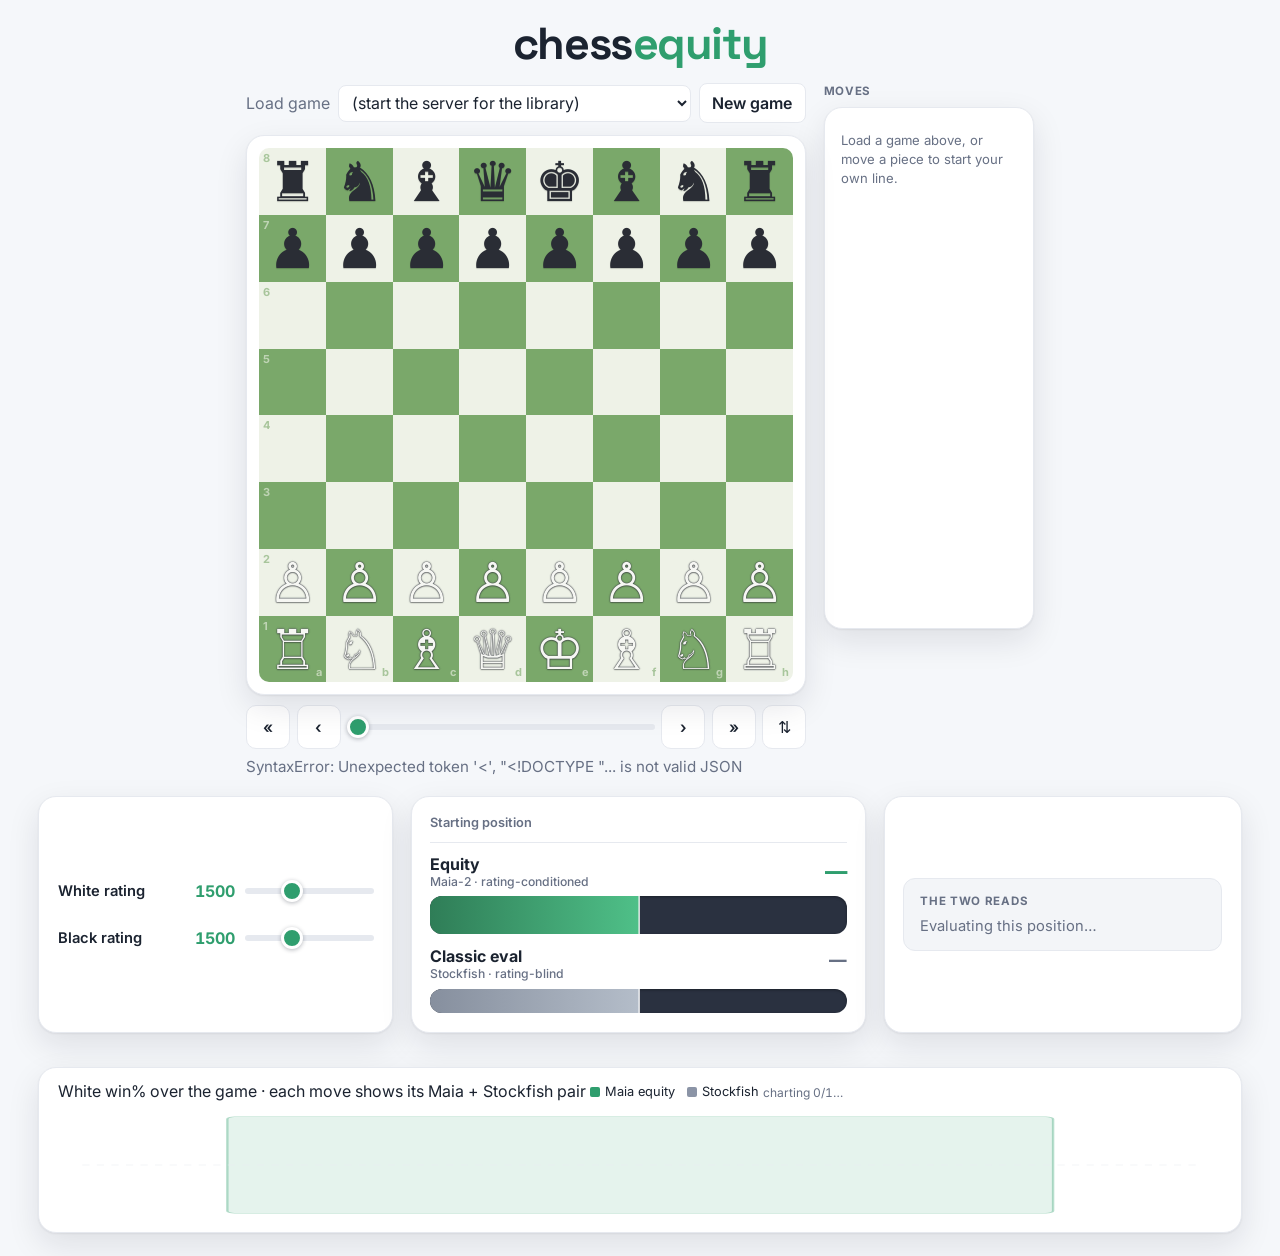
==== web/index.html @ a161a992 "Web: broadcast layout (B3) — grouped per-move chart, clean glyph pieces Redesign from /design-shotgu" ====
<!doctype html>
<html lang="en">
<head>
  <meta charset="utf-8" />
  <meta name="viewport" content="width=device-width, initial-scale=1" />
  <title>chess-equity — interactive board (Maia-2 + Stockfish)</title>
  <!-- Real typefaces: Space Grotesk for the wordmark/headings, Inter for UI text.
       Falls back gracefully to the system stack if offline (the app stays usable). -->
  <link rel="preconnect" href="https://fonts.googleapis.com" />
  <link rel="preconnect" href="https://fonts.gstatic.com" crossorigin />
  <link rel="stylesheet"
        href="https://fonts.googleapis.com/css2?family=Inter:wght@400;500;600;700;800;900&family=Space+Grotesk:wght@500;600;700&display=swap" />
  <link rel="stylesheet" href="board.css" />
  <link rel="stylesheet" href="style.css" />
</head>
<!--
  Broadcast layout (design B3): the board + move list are the star up top; a "lower third"
  strip beneath groups the two reads of the current position (Maia-2 equity + Stockfish
  centipawn) together with the rating sliders and the "why the bars differ" note; a
  full-width ribbon at the bottom traces White win% across the whole game, one grouped
  Maia+Stockfish pair per move. Needs the backend:
      uv run python web/server.py     # then open http://localhost:8000/
-->
<body>
  <header class="site-header">
    <div class="wrap">
      <h1>chess&#8202;<span class="accent">equity</span></h1>
    </div>
  </header>

  <main class="wrap">
    <!-- the star: board + move list, centered as one cluster -->
    <section class="cluster">
      <div class="board-col">
        <div class="game-picker">
          <label for="game-select">Load game</label>
          <select id="game-select" aria-label="load a famous game"></select>
          <button id="new" type="button">New game</button>
        </div>
        <div class="board-frame">
          <div id="board" class="board" aria-label="interactive chess board"></div>
        </div>
        <div class="controls">
          <button id="first" type="button" title="First (Home)">&#171;</button>
          <button id="prev" type="button" title="Previous (&larr;)">&#8249;</button>
          <input id="scrub" type="range" min="0" max="0" value="0" aria-label="move scrubber" />
          <button id="next" type="button" title="Next (&rarr;)">&#8250;</button>
          <button id="last" type="button" title="Last (End)">&#187;</button>
          <button id="flip" type="button" class="flip" title="Flip board (F)">&#8645;</button>
        </div>
        <div id="status" class="move-caption"></div>
      </div>

      <aside class="moves-col">
        <div class="moves-head">Moves</div>
        <div id="moves" class="moves" aria-label="move list"></div>
      </aside>
    </section>

    <!-- the lower third: the two reads of THIS position, grouped, plus ratings + the aha -->
    <section class="strip">
      <div class="card ratings">
        <div class="rating-row">
          <label for="white-elo">White rating</label>
          <output id="white-elo-out">1500</output>
          <input id="white-elo" type="range" min="1100" max="2300" step="100" value="1500" />
        </div>
        <div class="rating-row">
          <label for="black-elo">Black rating</label>
          <output id="black-elo-out">1500</output>
          <input id="black-elo" type="range" min="1100" max="2300" step="100" value="1500" />
        </div>
      </div>

      <div class="card bars scores">
        <div class="scores-head" id="scores-head">This position</div>
        <div class="bar-block">
          <div class="bar-label">
            <span class="bar-name">Equity <span class="sub">Maia-2 · rating-conditioned</span></span>
            <span class="readout" id="equity-readout">—</span>
          </div>
          <div class="bar equity-bar"><div class="fill" id="equity-fill"></div><span class="mid"></span></div>
        </div>
        <div class="bar-block">
          <div class="bar-label">
            <span class="bar-name">Classic eval <span class="sub">Stockfish · rating-blind</span></span>
            <span class="readout" id="cp-readout">—</span>
          </div>
          <div class="bar cp-bar"><div class="fill" id="cp-fill"></div><span class="mid"></span></div>
        </div>
      </div>

      <div class="card diff-card">
        <p id="divergence" class="divergence"></p>
      </div>
    </section>

    <!-- the footer ribbon: White win% across the whole game, one Maia+Stockfish pair per move -->
    <figure class="card chart-row">
      <figcaption>White win&#37; over the game <span class="sub">· each move shows its Maia + Stockfish pair</span>
        <span class="legend"><span class="key eq">Maia equity</span>
          <span class="key cp">Stockfish</span></span>
        <span id="chart-progress" class="chart-progress"></span>
      </figcaption>
      <svg id="chart" class="chart" viewBox="0 0 480 150" preserveAspectRatio="none" role="img"
           aria-label="White win-percent per move: a grouped Maia equity and Stockfish centipawn bar pair for each move"></svg>
    </figure>
  </main>

  <script src="board.js"></script>
  <script src="live.js"></script>
</body>
</html>
---- web/board.css ----
/* board.css — one chess-board style shared by both demos (guided + live), paired with
 * board.js. Self-contained (no page palette vars) so the two boards look identical
 * regardless of each page's theme: green squares, solid outlined pieces, responsive
 * squares that never "explode" on re-layout, plus the interactive overlays. */

.board {
  display: grid;
  grid-template-columns: repeat(8, 1fr);
  width: 100%;
  border-radius: 10px;
  overflow: hidden;
}
.sq {
  /* Squareness comes from the square itself (height tracks its 1/8-of-board width),
     so it never depends on grid row sizing or content height. inline-size containment
     lets us size the glyph in cqi units without the both-axis collapse bug. */
  aspect-ratio: 1 / 1;
  container-type: inline-size;
  position: relative;
  display: flex;
  align-items: center;
  justify-content: center;
  min-width: 0;
  overflow: hidden;
}
.sq.light { background: #eef2e7; }
.sq.dark  { background: #7aa86a; }

/* last-move highlight, picked-up square, legal destinations, king-in-check */
.sq.hl::before { content: ""; position: absolute; inset: 0; background: rgba(245, 222, 76, 0.55); }
.sq.sel::before { content: ""; position: absolute; inset: 0; background: rgba(80, 160, 110, 0.45); }
.sq.dest { cursor: pointer; }
.sq.dest::after {
  content: ""; position: absolute; left: 50%; top: 50%; width: 28%; height: 28%;
  transform: translate(-50%, -50%); border-radius: 50%; background: rgba(20, 24, 34, .34); z-index: 1;
}
.sq.dest.capture::after {
  width: 86%; height: 86%; background: transparent; box-sizing: border-box;
  border: 4px solid rgba(20, 24, 34, .34); border-radius: 50%;
}
.sq.check::after {
  content: ""; position: absolute; inset: 0;
  background: radial-gradient(circle, rgba(196, 74, 61, .85) 0%, rgba(196, 74, 61, 0) 72%);
}

/* pieces: clean Unicode glyphs (board.js) — White uses the outline glyph filled light
 * with a soft dark edge (text-shadow, not a heavy text-stroke), Black uses the solid
 * glyph in near-black. High-contrast and crisp on the green board at any size. */
.sq .piece {
  position: relative;
  font-size: clamp(16px, 6vw, 46px);   /* fallback for browsers without container units */
  font-size: 82cqi;
  line-height: 1;
  z-index: 1;
  user-select: none;
}
.sq .piece.white {
  color: #f6f7f3;
  text-shadow: 0 0 1.4px #3a3d45, 0 0 1.4px #3a3d45, 0 1px 1.2px rgba(0, 0, 0, .28);
}
.sq .piece.black {
  color: #2a2d35;
  text-shadow: 0 1px 1px rgba(0, 0, 0, .18);
}

/* edge coordinate labels */
.sq .coord { position: absolute; font-size: 11px; font-weight: 700; opacity: .6; z-index: 2; }
.sq .coord.file { right: 4px; bottom: 2px; }
.sq .coord.rank { left: 4px; top: 2px; }
.sq.light .coord { color: #7aa86a; }
.sq.dark  .coord { color: #eef2e7; }

.sq[data-name] .piece { cursor: pointer; }
.sq .piece[draggable="true"] { cursor: grab; }
.sq .piece[draggable="true"]:active { cursor: grabbing; }
/* subtle lift on a hovered movable piece — a small "you can pick this up" affordance */
.sq .piece[draggable="true"] { transition: transform .1s ease; }
.sq:hover .piece[draggable="true"] { transform: scale(1.08); }

/* the floating mini board (hover preview in the guided demo) */
.board.mini { width: 160px; border-radius: 4px; }
---- web/style.css ----
/* style.css — the shared design system for BOTH demos (guided.html + live.html).
   Paired with board.css (the board) so the two tabs are visually identical: one
   palette, one card/bar/slider/move style. Page-specific bits live in app.js/live.js
   markup; this is the single source for look-and-feel. Vanilla CSS, no build step. */

:root {
  /* Light, modern palette. The green board (board.css) reads well on a light page. */
  --bg: #f5f7fa;
  --surface: #ffffff;
  --ink: #1b2330;
  --muted: #677084;
  --line: #e6e9ef;
  --accent: #2f9e6e;      /* equity / good — vivid modern green */
  --accent-soft: #e6f5ec;
  --cp: #8b94a6;          /* centipawn / rating-blind */
  --bad: #d6453b;
  --good: #2f9e6e;
  --warn: #c2872a;
  --track: #2a3140;       /* dark track behind the bars (Black's winning share) */
  --sq-light: #eef2e7;
  --sq-dark: #7aa86a;
  --sq-hl: rgba(246, 214, 84, 0.7);
  --shadow: 0 1px 2px rgba(16, 24, 40, 0.06), 0 12px 32px rgba(16, 24, 40, 0.10);
  --radius: 18px;
  font-synthesis: none;
}

* { box-sizing: border-box; }

/* Comfort/affordance: a clear, consistent focus ring on every interactive control
   (keyboard users currently get nothing). Calm accent ring, never on mouse click. */
:focus-visible { outline: 2px solid var(--accent); outline-offset: 2px; border-radius: 6px; }
button:focus-visible, select:focus-visible { outline-offset: 1px; }

body {
  margin: 0;
  background: var(--bg);
  color: var(--ink);
  font: 16px/1.55 "Inter", -apple-system, BlinkMacSystemFont, "Segoe UI", Roboto, Helvetica, Arial, sans-serif;
  -webkit-font-smoothing: antialiased;
}

.wrap { width: min(1340px, 94vw); margin-inline: auto; }

/* ---- header (centered wordmark) ---- */
.site-header { padding: 1.4rem 0 1rem; text-align: center; }
.site-header h1 {
  margin: 0;
  font-family: "Space Grotesk", "Inter", system-ui, sans-serif;
  font-size: clamp(1.9rem, 4vw, 2.8rem);
  font-weight: 700;
  letter-spacing: -0.03em;
  line-height: 1;
}
.site-header h1 .accent { color: var(--accent); }

/* ---- game picker (dropdown, guided demo) ---- */
.game-picker { display: flex; flex-wrap: wrap; gap: .5rem; align-items: center; margin-bottom: .75rem; color: var(--muted); }
.game-picker select {
  flex: 1 1 12rem; min-width: 0;   /* long option labels must not force overflow on mobile */
  background: var(--surface); color: var(--ink); border: 1px solid var(--line);
  border-radius: 8px; padding: .4rem .55rem; cursor: pointer; font: inherit;
}
.game-picker select:hover { border-color: var(--accent); }
.game-picker label { white-space: nowrap; }
.game-picker #new {
  white-space: nowrap; font: inherit; font-weight: 600; color: var(--ink);
  background: var(--surface); border: 1px solid var(--line); border-radius: 8px;
  padding: .42rem .8rem; cursor: pointer;
}
.game-picker #new:hover { background: #eef1f5; border-color: var(--accent); }

/* ---- layout (design B3: cluster on top → lower-third strip → chart ribbon) ---- */
main {
  display: flex;
  flex-direction: column;
  gap: 1.1rem;
  align-items: center;
  padding-bottom: 1.4rem;
}
/* the star: board + move list, centered as one cluster */
.cluster {
  display: flex;
  gap: 1.1rem;
  align-items: stretch;
  width: 100%;
  justify-content: center;
}
/* a plain block so the board-frame's margin-inline:auto centers normally (a flex column
   here makes the auto margins shrink-wrap the board to zero width) */
.board-col { flex: 0 1 560px; min-width: 0; }
.moves-col { flex: 0 0 210px; display: flex; flex-direction: column; min-width: 0; }
.moves-head {
  font-size: .72rem; font-weight: 700; letter-spacing: .05em; text-transform: uppercase;
  color: var(--muted); margin-bottom: .4rem;
}
/* the lower third: ratings | grouped scores | the aha — equal-height cards */
.strip {
  width: 100%;
  display: grid;
  grid-template-columns: 0.9fr 1.4fr 1.1fr;
  gap: 1.1rem;
  align-items: stretch;
}
.strip > .card { margin-bottom: 0; }
.ratings { display: flex; flex-direction: column; justify-content: center; }
.diff-card { display: flex; flex-direction: column; justify-content: center; }
@media (max-width: 980px) {
  .cluster { flex-direction: column; align-items: center; }
  .moves-col { flex: 1 1 auto; width: min(560px, 100%); }
  .strip { grid-template-columns: 1fr; }
}

.card {
  background: var(--surface);
  border: 1px solid var(--line);
  border-radius: var(--radius);
  padding: 1rem 1.15rem;
  box-shadow: var(--shadow);
  margin-bottom: .85rem;
}
.card:last-child { margin-bottom: 0; }

/* ---- board (the bold centerpiece) ---- */
.board-frame {
  background: var(--surface);
  border: 1px solid var(--line);
  border-radius: var(--radius);
  padding: 12px;
  box-shadow: var(--shadow);
  /* keep the (square) board within the viewport so the whole page fits at 100% scale,
     leaving room for the header, controls and status below it */
  max-width: min(100%, 64vh);
  margin-inline: auto;
}
/* .board / .sq / .piece / coords / highlights are shared via board.css */

/* ---- controls ---- */
.controls {
  display: flex; align-items: center; gap: .4rem;
  margin: .6rem 0 .35rem;
}
.controls button {
  font: inherit; font-weight: 600;
  background: var(--surface); color: var(--ink);
  border: 1px solid var(--line); border-radius: 10px;
  min-width: 44px; min-height: 44px; padding: 0 .7rem; cursor: pointer;
  transition: background .12s, border-color .12s;
}
.controls button:hover { background: #eef1f5; border-color: #cfd5df; }
.controls button:active { transform: translateY(1px); }
.controls .flip { margin-left: auto; }
.controls #scrub { flex: 1; min-width: 60px; }

/* Range sliders: a slim track but a full 44px-tall tap area (the input element), with a
   generous thumb — comfortable on touch without a chunky-looking control. */
input[type=range] {
  -webkit-appearance: none; appearance: none;
  height: 44px; background: transparent; cursor: pointer; margin: 0;
}
input[type=range]::-webkit-slider-runnable-track { height: 6px; border-radius: 999px; background: var(--line); }
input[type=range]::-moz-range-track { height: 6px; border-radius: 999px; background: var(--line); }
input[type=range]::-webkit-slider-thumb {
  -webkit-appearance: none; appearance: none; margin-top: -8px;
  width: 22px; height: 22px; border-radius: 50%; background: var(--accent);
  border: 3px solid #fff; box-shadow: 0 1px 4px rgba(16, 24, 40, .3);
}
input[type=range]::-moz-range-thumb {
  width: 22px; height: 22px; border-radius: 50%; background: var(--accent);
  border: 3px solid #fff; box-shadow: 0 1px 4px rgba(16, 24, 40, .3);
}

.move-caption { min-height: 1.5rem; font-size: .95rem; color: var(--muted); }
.move-caption .san { font-weight: 700; color: var(--ink); }

/* ---- move scroller (side column) ---- */
.moves {
  flex: 1;
  background: var(--surface); border: 1px solid var(--line); border-radius: var(--radius);
  box-shadow: var(--shadow); padding: .4rem;
  min-height: 8rem; max-height: min(58vh, 560px); overflow-y: auto;
  font-variant-numeric: tabular-nums;
}
.moves:empty::after {   /* no game loaded → a calm hint, not an empty box */
  content: "Load a game above, or move a piece to start your own line.";
  display: block; padding: 1rem .6rem; color: var(--muted); font-size: .82rem; line-height: 1.45;
}
.mv-row { display: grid; grid-template-columns: 1.7rem 1fr 1fr; align-items: center; gap: .15rem; }
.mv-row:nth-child(odd) { background: rgba(0, 0, 0, .025); border-radius: 6px; }
.mv-num { color: var(--muted); font-size: .8rem; text-align: right; padding-right: .3rem; }
.mv-ply {
  padding: .2rem .35rem; border-radius: 5px; cursor: pointer; font-size: .9rem;
  white-space: nowrap; overflow: hidden; text-overflow: ellipsis;
}
.mv-ply:hover { background: var(--accent-soft); }
.mv-ply.current { background: var(--accent); color: #fff; font-weight: 700; }
.mv-ply.empty { cursor: default; }

/* ---- ratings ---- */
.rating-row {
  display: grid; grid-template-columns: 7.5rem 3rem 1fr; align-items: center; gap: .6rem;
  padding: .1rem 0;
}
.rating-row label { font-weight: 600; font-size: .92rem; }
.rating-row output {
  font-variant-numeric: tabular-nums; font-weight: 700; text-align: right;
  color: var(--accent);
}

/* ---- grouped scores card (both reads of the current position, together) ---- */
.scores-head {
  font-size: .8rem; color: var(--muted); margin-bottom: .7rem;
  padding-bottom: .55rem; border-bottom: 1px solid var(--line);
  font-weight: 600;
}

/* ---- bars ---- */
.bar-block { margin: .2rem 0 .75rem; }
.bar-block:last-of-type { margin-bottom: .2rem; }
.bar-label { display: flex; justify-content: space-between; align-items: flex-start; gap: .6rem; margin-bottom: .45rem; }
.bar-name { font-weight: 700; font-size: 1rem; line-height: 1.25; }
.bar-name .sub { display: block; font-weight: 500; color: var(--muted); font-size: .76rem; }
.readout { font-variant-numeric: tabular-nums; font-weight: 800; font-size: 1.1rem; white-space: nowrap; }
#equity-readout { font-size: 1.4rem; color: var(--accent); letter-spacing: -.01em; }
/* opening-book positions: equity is suppressed, so the readout reads muted, not green */
#equity-readout.book { color: var(--muted); font-size: 1.1rem; font-weight: 700; }
#cp-readout { color: var(--muted); }
.bar {
  position: relative; border-radius: 12px; overflow: hidden;
  /* the track itself is Black's winning share */
  background: var(--track);
  box-shadow: inset 0 1px 3px rgba(0, 0, 0, .35);
}
.equity-bar { height: 38px; }   /* the hero bar reads big and bold */
.cp-bar { height: 24px; }
.bar .fill {
  position: absolute; inset: 0 auto 0 0; width: 50%;
  transition: width .35s cubic-bezier(.4, .0, .2, 1);
  box-shadow: 1px 0 0 rgba(255, 255, 255, .6);   /* crisp leading edge */
}
/* equity = the win-probability hero, in the accent green; cp = muted grey */
.equity-bar .fill { background: linear-gradient(90deg, #2f7d57, #4fc088); }
.cp-bar .fill { background: linear-gradient(90deg, #868f9e, #b4bdc9); }
.bar .mid {
  position: absolute; top: 0; bottom: 0; left: 50%; width: 2px; transform: translateX(-1px);
  background: rgba(255, 255, 255, .5); z-index: 2;
}
/* while the engines evaluate a freshly-played move, gently pulse the readouts */
.bars.thinking .readout { animation: eq-pulse 1s ease-in-out infinite; }
@keyframes eq-pulse { 50% { opacity: .4; } }

/* the "aha" of the app: an insight callout. In the B3 strip it always carries content —
   the green "differ" state when the two reads disagree, a muted state when they agree. */
.divergence {
  margin: 0; padding: .85rem 1rem; border-radius: 12px;
  background: var(--accent-soft); border: 1px solid #c7e6d6;
  color: #1f6b49; font-size: .92rem; line-height: 1.5;
}
.divergence::before {
  content: "Why the bars differ"; display: block;
  font-size: .72rem; font-weight: 700; text-transform: uppercase; letter-spacing: .06em;
  color: var(--accent); margin-bottom: .3rem;
}
.divergence.agree {
  background: #f3f5f8; border-color: var(--line); color: var(--muted);
}
.divergence.agree::before { content: "The two reads"; color: var(--muted); }

/* ---- live board interaction ---- */
.board-frame { position: relative; }
/* .sq.sel / .dest / .capture / .board.busy interactive overlays are shared via board.css */
.promo {
  position: absolute; inset: 14px; display: flex; align-items: center; justify-content: center;
  gap: .5rem; background: rgba(20, 24, 34, .82); border-radius: 6px; z-index: 5;
}
.promo button {
  font-size: 2rem; line-height: 1; width: 64px; height: 64px; cursor: pointer;
  background: #fff; border: 1px solid var(--line); border-radius: 10px; color: #24282f;
}
.promo button:hover { background: var(--accent-soft); border-color: var(--accent); }
/* the promo piece uses the shared glyph set; size it explicitly (no .sq container here) */
.promo button .piece { font-size: 2.4rem; line-height: 1; }
.muted { color: var(--muted); }

/* ---- over-the-game bar chart (sits on top of the eval bars) ---- */
.chart-block figcaption {
  font-size: .8rem; color: var(--muted);
  display: flex; justify-content: space-between; align-items: center; gap: .5rem; flex-wrap: wrap;
}
.chart-progress { font-size: .75rem; color: var(--muted); font-variant-numeric: tabular-nums; }
.legend { display: inline-flex; gap: .7rem; }
.key { display: inline-flex; align-items: center; gap: .35rem; font-size: .8rem; }
.key::before { content: ""; width: 10px; height: 10px; border-radius: 2px; }
.key.eq::before { background: var(--accent); }
.key.cp::before { background: var(--cp); }
/* full-width footer ribbon — the game arc reads as a proper timeline, one grouped
   Maia+Stockfish pair per move */
.chart-row { width: 100%; margin-bottom: 0; padding: .7rem 1.15rem .85rem; }
.chart-block figcaption .sub { color: #9aa4b6; font-weight: 500; }
/* preserveAspectRatio="none" lets the per-move bar pairs stretch to full width at a fixed
   ribbon height (the chart is only rects + lines, so horizontal stretch doesn't distort) */
.chart { width: 100%; height: clamp(78px, 12vh, 118px); margin-top: .45rem; display: block; }
.chart-mid { stroke: var(--line); stroke-width: 1; stroke-dasharray: 3 3; }
/* the soft "you are here" box behind the current move's pair */
.chart-now { fill: rgba(47, 158, 110, .12); stroke: rgba(47, 158, 110, .34); stroke-width: 1; }
.chart-cursor { stroke: #aab2c0; stroke-width: 1; stroke-dasharray: 2 3; }
.bar-eq { fill: var(--accent); }
.bar-cp { fill: var(--cp); }
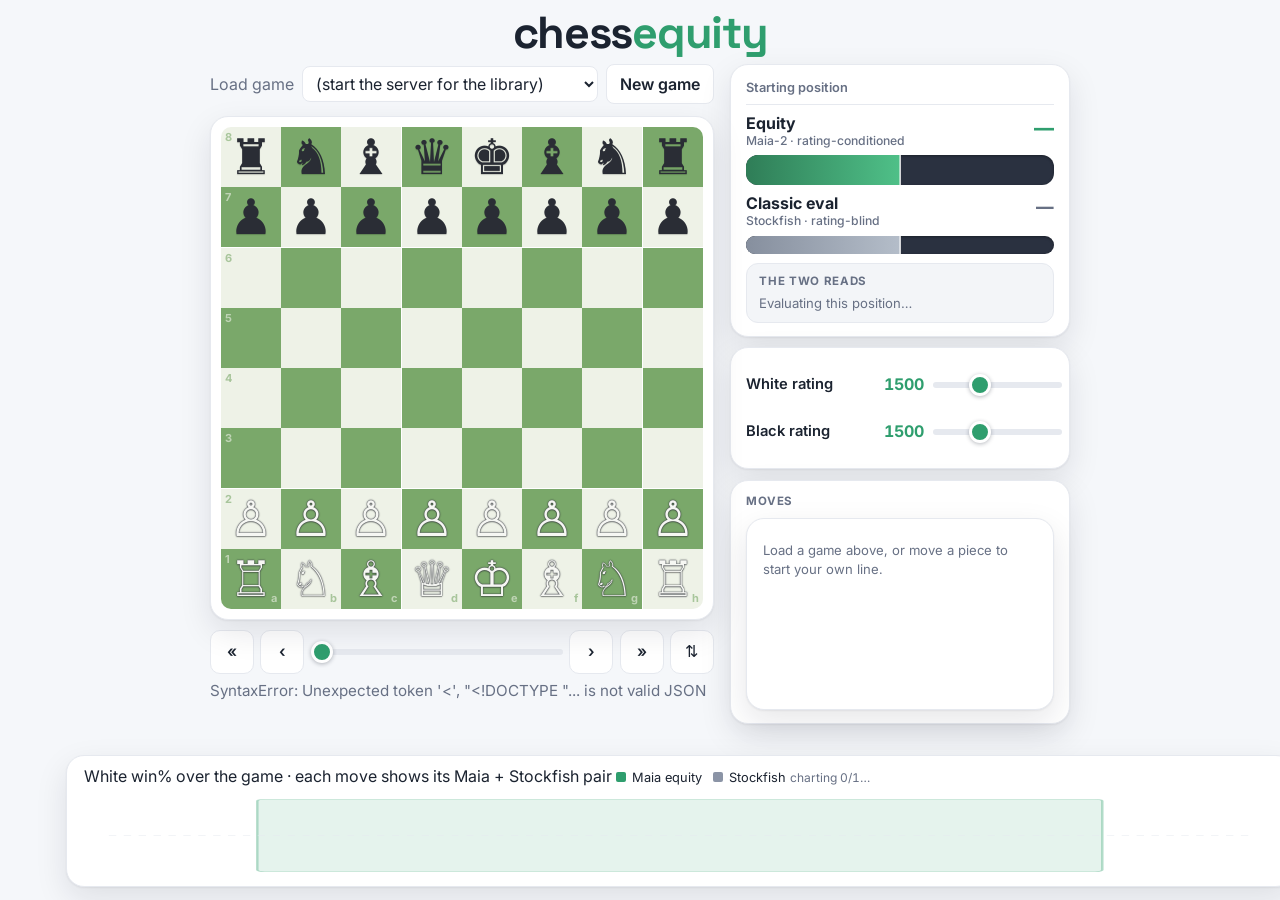
==== commit 423eb418: "Web: lock demo to one screen — equal-height board + right rail, chart pinned below The page is locke" ====
--- a/web/index.html
+++ b/web/index.html
@@ -14,11 +14,11 @@
   <link rel="stylesheet" href="style.css" />
 </head>
 <!--
-  Broadcast layout (design B3): the board + move list are the star up top; a "lower third"
-  strip beneath groups the two reads of the current position (Maia-2 equity + Stockfish
-  centipawn) together with the rating sliders and the "why the bars differ" note; a
-  full-width ribbon at the bottom traces White win% across the whole game, one grouped
-  Maia+Stockfish pair per move. Needs the backend:
+  One-screen layout: the page is locked to the viewport (no scroll). The board (left) and
+  the eval rail (right) are one equal-height row that flexes to fill; the "White win% over
+  the game" ribbon is pinned as a fixed strip beneath them, so it is ALWAYS visible. The
+  rail groups the two reads of the current position (Maia-2 equity + Stockfish centipawn),
+  the rating sliders, and the move list. Needs the backend:
       uv run python web/server.py     # then open http://localhost:8000/
 -->
 <body>
@@ -29,7 +29,7 @@
   </header>
 
   <main class="wrap">
-    <!-- the star: board + move list, centered as one cluster -->
+    <!-- board (left) + eval rail (right): one equal-height row that fills the viewport -->
     <section class="cluster">
       <div class="board-col">
         <div class="game-picker">
@@ -51,51 +51,48 @@
         <div id="status" class="move-caption"></div>
       </div>
 
-      <aside class="moves-col">
-        <div class="moves-head">Moves</div>
-        <div id="moves" class="moves" aria-label="move list"></div>
+      <aside class="rail">
+        <!-- hero: the two reads of THIS position, grouped, with the aha note -->
+        <div class="card bars scores">
+          <div class="scores-head" id="scores-head">This position</div>
+          <div class="bar-block">
+            <div class="bar-label">
+              <span class="bar-name">Equity <span class="sub">Maia-2 · rating-conditioned</span></span>
+              <span class="readout" id="equity-readout">—</span>
+            </div>
+            <div class="bar equity-bar"><div class="fill" id="equity-fill"></div><span class="mid"></span></div>
+          </div>
+          <div class="bar-block">
+            <div class="bar-label">
+              <span class="bar-name">Classic eval <span class="sub">Stockfish · rating-blind</span></span>
+              <span class="readout" id="cp-readout">—</span>
+            </div>
+            <div class="bar cp-bar"><div class="fill" id="cp-fill"></div><span class="mid"></span></div>
+          </div>
+          <p id="divergence" class="divergence"></p>
+        </div>
+
+        <div class="card ratings">
+          <div class="rating-row">
+            <label for="white-elo">White rating</label>
+            <output id="white-elo-out">1500</output>
+            <input id="white-elo" type="range" min="1100" max="2300" step="100" value="1500" />
+          </div>
+          <div class="rating-row">
+            <label for="black-elo">Black rating</label>
+            <output id="black-elo-out">1500</output>
+            <input id="black-elo" type="range" min="1100" max="2300" step="100" value="1500" />
+          </div>
+        </div>
+
+        <div class="card moves-card">
+          <div class="moves-head">Moves</div>
+          <div id="moves" class="moves" aria-label="move list"></div>
+        </div>
       </aside>
     </section>
 
-    <!-- the lower third: the two reads of THIS position, grouped, plus ratings + the aha -->
-    <section class="strip">
-      <div class="card ratings">
-        <div class="rating-row">
-          <label for="white-elo">White rating</label>
-          <output id="white-elo-out">1500</output>
-          <input id="white-elo" type="range" min="1100" max="2300" step="100" value="1500" />
-        </div>
-        <div class="rating-row">
-          <label for="black-elo">Black rating</label>
-          <output id="black-elo-out">1500</output>
-          <input id="black-elo" type="range" min="1100" max="2300" step="100" value="1500" />
-        </div>
-      </div>
-
-      <div class="card bars scores">
-        <div class="scores-head" id="scores-head">This position</div>
-        <div class="bar-block">
-          <div class="bar-label">
-            <span class="bar-name">Equity <span class="sub">Maia-2 · rating-conditioned</span></span>
-            <span class="readout" id="equity-readout">—</span>
-          </div>
-          <div class="bar equity-bar"><div class="fill" id="equity-fill"></div><span class="mid"></span></div>
-        </div>
-        <div class="bar-block">
-          <div class="bar-label">
-            <span class="bar-name">Classic eval <span class="sub">Stockfish · rating-blind</span></span>
-            <span class="readout" id="cp-readout">—</span>
-          </div>
-          <div class="bar cp-bar"><div class="fill" id="cp-fill"></div><span class="mid"></span></div>
-        </div>
-      </div>
-
-      <div class="card diff-card">
-        <p id="divergence" class="divergence"></p>
-      </div>
-    </section>
-
-    <!-- the footer ribbon: White win% across the whole game, one Maia+Stockfish pair per move -->
+    <!-- pinned beneath the board: White win% across the game, one Maia+Stockfish pair per move -->
     <figure class="card chart-row">
       <figcaption>White win&#37; over the game <span class="sub">· each move shows its Maia + Stockfish pair</span>
         <span class="legend"><span class="key eq">Maia equity</span>
--- a/web/style.css
+++ b/web/style.css
@@ -38,12 +38,17 @@
   color: var(--ink);
   font: 16px/1.55 "Inter", -apple-system, BlinkMacSystemFont, "Segoe UI", Roboto, Helvetica, Arial, sans-serif;
   -webkit-font-smoothing: antialiased;
-}
-
-.wrap { width: min(1340px, 94vw); margin-inline: auto; }
+  /* lock the app to the viewport so the chart-below-the-board is always visible */
+  height: 100dvh;
+  display: flex;
+  flex-direction: column;
+  overflow: hidden;
+}
+
+.wrap { width: min(1340px, 96vw); margin-inline: auto; }
 
 /* ---- header (centered wordmark) ---- */
-.site-header { padding: 1.4rem 0 1rem; text-align: center; }
+.site-header { flex: 0 0 auto; padding: .7rem 0 .5rem; text-align: center; }
 .site-header h1 {
   margin: 0;
   font-family: "Space Grotesk", "Inter", system-ui, sans-serif;
@@ -70,45 +75,68 @@
 }
 .game-picker #new:hover { background: #eef1f5; border-color: var(--accent); }
 
-/* ---- layout (design B3: cluster on top → lower-third strip → chart ribbon) ---- */
+/* ---- one-screen layout: board + rail (equal height) fill the viewport; the
+   win%-over-time chart is pinned beneath them and always visible (no scroll) ---- */
 main {
+  flex: 1 1 auto;
+  min-height: 0;                 /* let flex children shrink instead of overflowing */
   display: flex;
   flex-direction: column;
-  gap: 1.1rem;
-  align-items: center;
-  padding-bottom: 1.4rem;
-}
-/* the star: board + move list, centered as one cluster */
+  gap: .9rem;
+  padding: 0 0 .8rem;
+}
+/* board (left) + eval rail (right): one equal-height row that grows to fill */
 .cluster {
+  flex: 1 1 auto;
+  min-height: 0;
   display: flex;
-  gap: 1.1rem;
-  align-items: stretch;
-  width: 100%;
+  gap: 1rem;
+  align-items: stretch;          /* board-col and rail get the SAME height */
   justify-content: center;
 }
-/* a plain block so the board-frame's margin-inline:auto centers normally (a flex column
-   here makes the auto margins shrink-wrap the board to zero width) */
-.board-col { flex: 0 1 560px; min-width: 0; }
-.moves-col { flex: 0 0 210px; display: flex; flex-direction: column; min-width: 0; }
+/* the left column is exactly the board's (square) width — budgeted by viewport height
+   (room for header + chart below) and width (room for the rail). The picker/controls
+   shrink to this width; the board card hugs the board with no empty white space. */
+.board-col {
+  flex: 0 0 auto; min-width: 0;
+  width: min(56vh, 46vw);
+  display: flex; flex-direction: column;
+}
+.board-frame { flex: 0 0 auto; }
+.board-frame .board { width: 100%; aspect-ratio: 1 / 1; }
+/* the eval rail: a fixed-width column the SAME height as the board-col */
+.rail {
+  flex: 0 0 340px; min-width: 0;
+  display: flex; flex-direction: column; gap: .8rem;
+}
+.rail > .card { margin-bottom: 0; }
+.rail .ratings, .rail .scores { flex: 0 0 auto; }
+/* the move list absorbs the remaining rail height and scrolls within it */
+.rail .moves-card {
+  flex: 1 1 auto; min-height: 0;
+  display: flex; flex-direction: column;
+}
 .moves-head {
   font-size: .72rem; font-weight: 700; letter-spacing: .05em; text-transform: uppercase;
-  color: var(--muted); margin-bottom: .4rem;
-}
-/* the lower third: ratings | grouped scores | the aha — equal-height cards */
-.strip {
-  width: 100%;
-  display: grid;
-  grid-template-columns: 0.9fr 1.4fr 1.1fr;
-  gap: 1.1rem;
-  align-items: stretch;
-}
-.strip > .card { margin-bottom: 0; }
-.ratings { display: flex; flex-direction: column; justify-content: center; }
-.diff-card { display: flex; flex-direction: column; justify-content: center; }
+  color: var(--muted); margin-bottom: .4rem; flex: 0 0 auto;
+}
+/* compact the rail cards so the move list keeps real height in the fixed viewport */
+.rail { gap: .65rem; }
+.rail .card { padding: .8rem .95rem; }
+.rail .equity-bar { height: 30px; }
+.rail .cp-bar { height: 18px; }
+.rail .bar-block { margin: .15rem 0 .5rem; }
+.rail #equity-readout { font-size: 1.25rem; }
+.rail .scores-head { margin-bottom: .5rem; padding-bottom: .4rem; }
+.rail .divergence { padding: .6rem .75rem; font-size: .82rem; line-height: 1.4; }
+.rail .scores .divergence { margin-top: .55rem; }
+/* small screens: drop the viewport lock and stack everything, allow scroll */
 @media (max-width: 980px) {
+  body { height: auto; overflow: auto; }
   .cluster { flex-direction: column; align-items: center; }
-  .moves-col { flex: 1 1 auto; width: min(560px, 100%); }
-  .strip { grid-template-columns: 1fr; }
+  .board-col { width: min(70vh, 100%); }
+  .rail { flex: 1 1 auto; width: min(560px, 100%); }
+  .board-frame .board { height: auto; width: 100%; }
 }
 
 .card {
@@ -126,12 +154,10 @@
   background: var(--surface);
   border: 1px solid var(--line);
   border-radius: var(--radius);
-  padding: 12px;
+  padding: 10px;
   box-shadow: var(--shadow);
-  /* keep the (square) board within the viewport so the whole page fits at 100% scale,
-     leaving room for the header, controls and status below it */
-  max-width: min(100%, 64vh);
-  margin-inline: auto;
+  /* sizing/centering is handled by the one-screen layout block above (the board fills
+     the leftover height as a centered square); no max-width cap here. */
 }
 /* .board / .sq / .piece / coords / highlights are shared via board.css */
 
@@ -178,7 +204,7 @@
   flex: 1;
   background: var(--surface); border: 1px solid var(--line); border-radius: var(--radius);
   box-shadow: var(--shadow); padding: .4rem;
-  min-height: 8rem; max-height: min(58vh, 560px); overflow-y: auto;
+  min-height: 0; flex: 1 1 auto; overflow-y: auto;
   font-variant-numeric: tabular-nums;
 }
 .moves:empty::after {   /* no game loaded → a calm hint, not an empty box */
@@ -265,6 +291,7 @@
   background: #f3f5f8; border-color: var(--line); color: var(--muted);
 }
 .divergence.agree::before { content: "The two reads"; color: var(--muted); }
+.scores .divergence { margin-top: .7rem; }   /* sits below the two bars in the rail card */
 
 /* ---- live board interaction ---- */
 .board-frame { position: relative; }
@@ -293,13 +320,13 @@
 .key::before { content: ""; width: 10px; height: 10px; border-radius: 2px; }
 .key.eq::before { background: var(--accent); }
 .key.cp::before { background: var(--cp); }
-/* full-width footer ribbon — the game arc reads as a proper timeline, one grouped
-   Maia+Stockfish pair per move */
-.chart-row { width: 100%; margin-bottom: 0; padding: .7rem 1.15rem .85rem; }
+/* pinned beneath the board — fixed height, always visible, never scrolled off. One
+   grouped Maia+Stockfish pair per move across the whole game. */
+.chart-row { flex: 0 0 auto; width: 100%; margin-bottom: 0; padding: .55rem 1.1rem .65rem; }
 .chart-block figcaption .sub { color: #9aa4b6; font-weight: 500; }
 /* preserveAspectRatio="none" lets the per-move bar pairs stretch to full width at a fixed
    ribbon height (the chart is only rects + lines, so horizontal stretch doesn't distort) */
-.chart { width: 100%; height: clamp(78px, 12vh, 118px); margin-top: .45rem; display: block; }
+.chart { width: 100%; height: clamp(64px, 9vh, 96px); margin-top: .35rem; display: block; }
 .chart-mid { stroke: var(--line); stroke-width: 1; stroke-dasharray: 3 3; }
 /* the soft "you are here" box behind the current move's pair */
 .chart-now { fill: rgba(47, 158, 110, .12); stroke: rgba(47, 158, 110, .34); stroke-width: 1; }
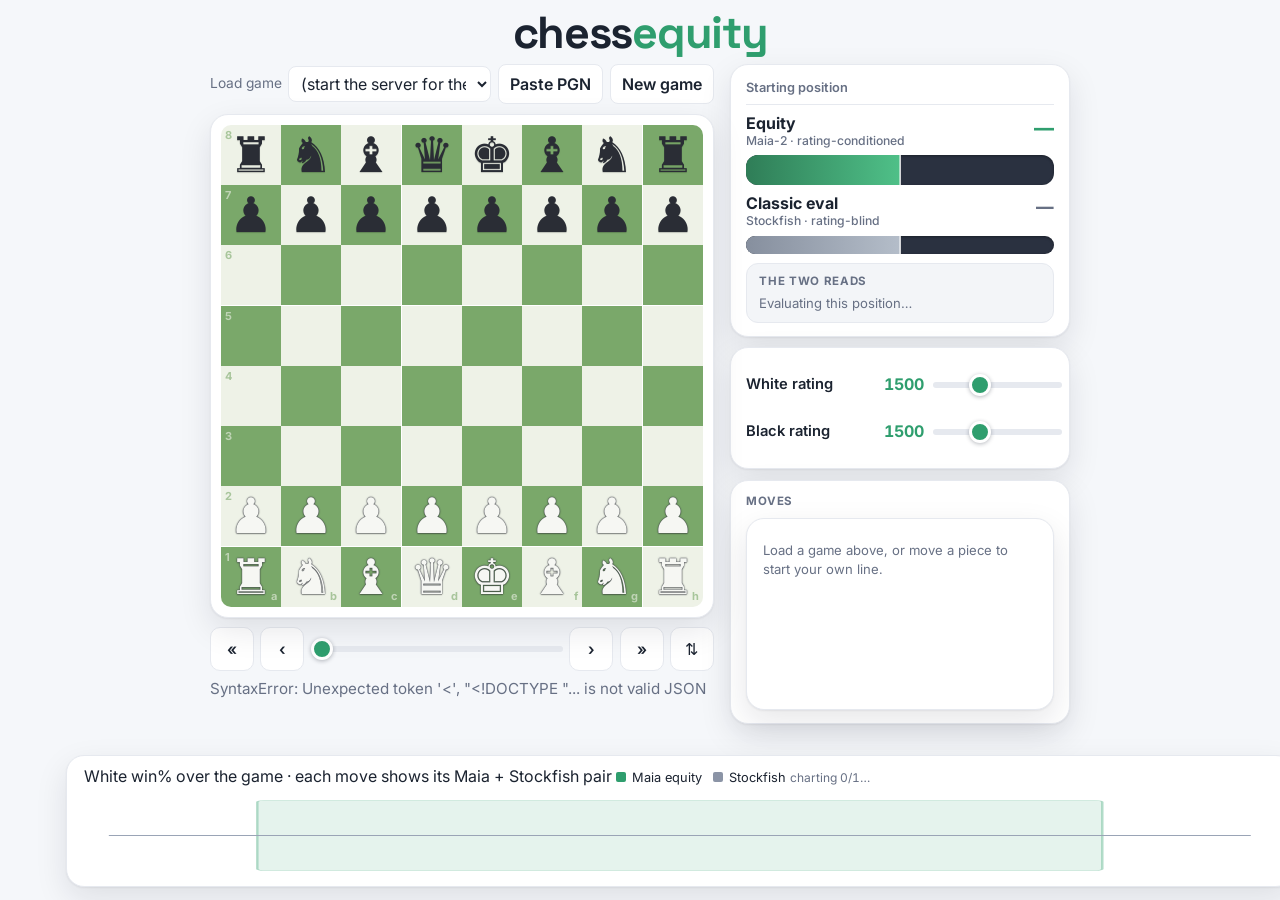
==== commit b4d2ec53: "Web: load games from pasted PGN; uniform pieces; diverging 50/50 chart - Paste PGN: a 'Paste PGN' bu" ====
--- a/web/index.html
+++ b/web/index.html
@@ -35,6 +35,7 @@
         <div class="game-picker">
           <label for="game-select">Load game</label>
           <select id="game-select" aria-label="load a famous game"></select>
+          <button id="paste-pgn" type="button">Paste PGN</button>
           <button id="new" type="button">New game</button>
         </div>
         <div class="board-frame">
@@ -104,6 +105,22 @@
     </figure>
   </main>
 
+  <!-- paste-PGN dialog (opened by the "Paste PGN" button) -->
+  <div id="pgn-modal" class="modal" hidden>
+    <div class="modal-card" role="dialog" aria-modal="true" aria-labelledby="pgn-title">
+      <div class="modal-head" id="pgn-title">Load a game from PGN</div>
+      <p class="modal-sub">Paste movetext like <code>1. e4 c5 2. Nf3 …</code>. Header tags and
+        side-variations are fine — the board follows the main line.</p>
+      <textarea id="pgn-text" rows="7" spellcheck="false"
+                placeholder="1. e4 c5 2. Nf3 e6 3. d4 cxd4 4. Nxd4 d6 5. Nc3 Nf6 …"></textarea>
+      <p id="pgn-error" class="pgn-error" hidden></p>
+      <div class="modal-actions">
+        <button id="pgn-cancel" type="button">Cancel</button>
+        <button id="pgn-load" type="button" class="primary">Load game</button>
+      </div>
+    </div>
+  </div>
+
   <script src="board.js"></script>
   <script src="live.js"></script>
 </body>
--- a/web/style.css
+++ b/web/style.css
@@ -60,20 +60,20 @@
 .site-header h1 .accent { color: var(--accent); }
 
 /* ---- game picker (dropdown, guided demo) ---- */
-.game-picker { display: flex; flex-wrap: wrap; gap: .5rem; align-items: center; margin-bottom: .75rem; color: var(--muted); }
+.game-picker { display: flex; flex-wrap: nowrap; gap: .4rem; align-items: center; margin-bottom: .6rem; color: var(--muted); }
 .game-picker select {
-  flex: 1 1 12rem; min-width: 0;   /* long option labels must not force overflow on mobile */
+  flex: 1 1 4rem; min-width: 0;   /* shrinks so the row stays one line in the narrow board col */
   background: var(--surface); color: var(--ink); border: 1px solid var(--line);
-  border-radius: 8px; padding: .4rem .55rem; cursor: pointer; font: inherit;
+  border-radius: 8px; padding: .4rem .5rem; cursor: pointer; font: inherit;
 }
 .game-picker select:hover { border-color: var(--accent); }
-.game-picker label { white-space: nowrap; }
-.game-picker #new {
+.game-picker label { white-space: nowrap; font-size: .86rem; }
+.game-picker #new, .game-picker #paste-pgn {
   white-space: nowrap; font: inherit; font-weight: 600; color: var(--ink);
   background: var(--surface); border: 1px solid var(--line); border-radius: 8px;
-  padding: .42rem .8rem; cursor: pointer;
-}
-.game-picker #new:hover { background: #eef1f5; border-color: var(--accent); }
+  padding: .42rem .7rem; cursor: pointer;
+}
+.game-picker #new:hover, .game-picker #paste-pgn:hover { background: #eef1f5; border-color: var(--accent); }
 
 /* ---- one-screen layout: board + rail (equal height) fill the viewport; the
    win%-over-time chart is pinned beneath them and always visible (no scroll) ---- */
@@ -309,6 +309,37 @@
 .promo button .piece { font-size: 2.4rem; line-height: 1; }
 .muted { color: var(--muted); }
 
+/* ---- paste-PGN dialog ---- */
+.modal {
+  position: fixed; inset: 0; z-index: 50;
+  display: flex; align-items: center; justify-content: center;
+  background: rgba(16, 24, 40, .45); padding: 1rem;
+}
+.modal[hidden] { display: none; }
+.modal-card {
+  background: var(--surface); border: 1px solid var(--line); border-radius: var(--radius);
+  box-shadow: var(--shadow); padding: 1.2rem 1.3rem; width: min(560px, 100%);
+}
+.modal-head { font-weight: 700; font-size: 1.15rem; letter-spacing: -.01em; }
+.modal-sub { margin: .3rem 0 .8rem; color: var(--muted); font-size: .88rem; line-height: 1.45; }
+.modal-sub code { background: var(--accent-soft); color: #1f6b49; padding: .05rem .3rem; border-radius: 4px; font-size: .85em; }
+#pgn-text {
+  width: 100%; resize: vertical; font: .9rem/1.5 ui-monospace, SFMono-Regular, Menlo, monospace;
+  color: var(--ink); background: var(--bg); border: 1px solid var(--line); border-radius: 10px;
+  padding: .7rem .8rem;
+}
+#pgn-text:focus { outline: 2px solid var(--accent); outline-offset: 1px; border-color: var(--accent); }
+.pgn-error { margin: .6rem 0 0; color: var(--bad); font-size: .86rem; }
+.modal-actions { display: flex; justify-content: flex-end; gap: .6rem; margin-top: 1rem; }
+.modal-actions button {
+  font: inherit; font-weight: 600; padding: .5rem 1rem; border-radius: 9px; cursor: pointer;
+  border: 1px solid var(--line); background: var(--surface); color: var(--ink);
+}
+.modal-actions button:hover { background: #eef1f5; border-color: #cfd5df; }
+.modal-actions .primary { background: var(--accent); border-color: var(--accent); color: #fff; }
+.modal-actions .primary:hover { background: #2a8e62; border-color: #2a8e62; }
+.modal-actions .primary:disabled { opacity: .6; cursor: progress; }
+
 /* ---- over-the-game bar chart (sits on top of the eval bars) ---- */
 .chart-block figcaption {
   font-size: .8rem; color: var(--muted);
@@ -327,7 +358,8 @@
 /* preserveAspectRatio="none" lets the per-move bar pairs stretch to full width at a fixed
    ribbon height (the chart is only rects + lines, so horizontal stretch doesn't distort) */
 .chart { width: 100%; height: clamp(64px, 9vh, 96px); margin-top: .35rem; display: block; }
-.chart-mid { stroke: var(--line); stroke-width: 1; stroke-dasharray: 3 3; }
+/* the 50/50 axis the per-move pairs hang off — clear, solid, full-width */
+.chart-mid { stroke: #9aa4b6; stroke-width: 1.2; vector-effect: non-scaling-stroke; }
 /* the soft "you are here" box behind the current move's pair */
 .chart-now { fill: rgba(47, 158, 110, .12); stroke: rgba(47, 158, 110, .34); stroke-width: 1; }
 .chart-cursor { stroke: #aab2c0; stroke-width: 1; stroke-dasharray: 2 3; }
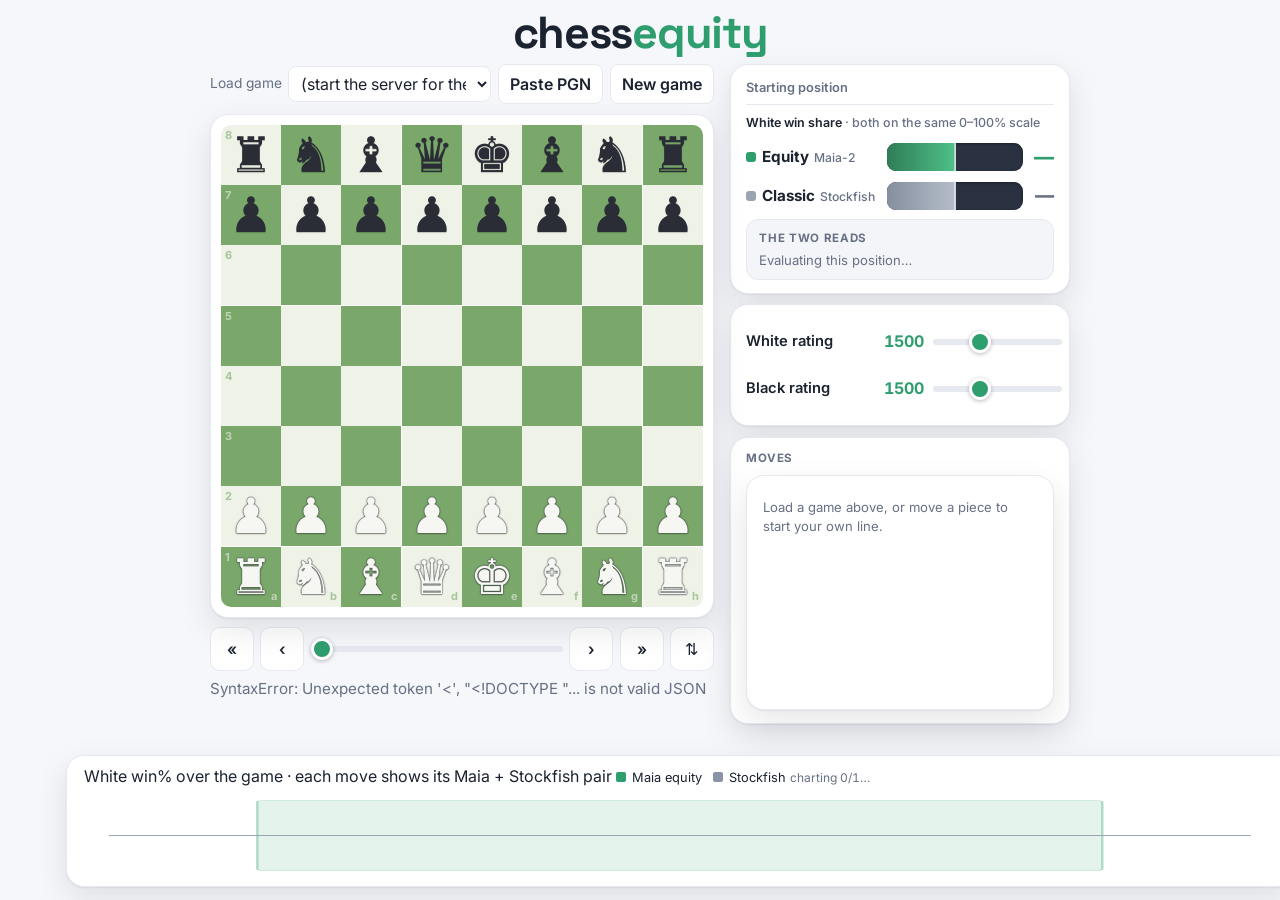
==== commit a1e6ed52: "Web: rethink the stacked Maia/Stockfish hero bars Group the rail's two reads of the position into on" ====
--- a/web/index.html
+++ b/web/index.html
@@ -56,19 +56,15 @@
         <!-- hero: the two reads of THIS position, grouped, with the aha note -->
         <div class="card bars scores">
           <div class="scores-head" id="scores-head">This position</div>
-          <div class="bar-block">
-            <div class="bar-label">
-              <span class="bar-name">Equity <span class="sub">Maia-2 · rating-conditioned</span></span>
-              <span class="readout" id="equity-readout">—</span>
-            </div>
+          <div class="bars-grid">
+            <div class="bars-scale">White win share <span class="scores-sub">· both on the same 0&#8211;100% scale</span></div>
+            <span class="bar-name eq">Equity <span class="sub">Maia-2</span></span>
             <div class="bar equity-bar"><div class="fill" id="equity-fill"></div><span class="mid"></span></div>
-          </div>
-          <div class="bar-block">
-            <div class="bar-label">
-              <span class="bar-name">Classic eval <span class="sub">Stockfish · rating-blind</span></span>
-              <span class="readout" id="cp-readout">—</span>
-            </div>
+            <span class="readout" id="equity-readout">—</span>
+
+            <span class="bar-name cp">Classic <span class="sub">Stockfish</span></span>
             <div class="bar cp-bar"><div class="fill" id="cp-fill"></div><span class="mid"></span></div>
+            <span class="readout" id="cp-readout">—</span>
           </div>
           <p id="divergence" class="divergence"></p>
         </div>
--- a/web/board.css
+++ b/web/board.css
@@ -47,13 +47,24 @@
  * with a soft dark edge (text-shadow, not a heavy text-stroke), Black uses the solid
  * glyph in near-black. High-contrast and crisp on the green board at any size. */
 .sq .piece {
+  --pf: 1;                              /* per-glyph size normaliser */
   position: relative;
   font-size: clamp(16px, 6vw, 46px);   /* fallback for browsers without container units */
-  font-size: 82cqi;
+  font-size: calc(82cqi * var(--pf));
   line-height: 1;
   z-index: 1;
   user-select: none;
 }
+/* The OS symbol font draws the six chess glyphs at uneven sizes, and differently per
+   platform (the king is small in headless Chromium, big on macOS). board.js measures the
+   actual glyphs at runtime and sets --pf-<type> so they all render the same height here.
+   Default 1 = natural size if measurement is unavailable. */
+.sq .piece.t-k { --pf: var(--pf-k, 1); }
+.sq .piece.t-q { --pf: var(--pf-q, 1); }
+.sq .piece.t-r { --pf: var(--pf-r, 1); }
+.sq .piece.t-b { --pf: var(--pf-b, 1); }
+.sq .piece.t-n { --pf: var(--pf-n, 1); }
+.sq .piece.t-p { --pf: var(--pf-p, 1); }
 .sq .piece.white {
   color: #f6f7f3;
   text-shadow: 0 0 1.4px #3a3d45, 0 0 1.4px #3a3d45, 0 1px 1.2px rgba(0, 0, 0, .28);
--- a/web/style.css
+++ b/web/style.css
@@ -123,9 +123,8 @@
 /* compact the rail cards so the move list keeps real height in the fixed viewport */
 .rail { gap: .65rem; }
 .rail .card { padding: .8rem .95rem; }
-.rail .equity-bar { height: 30px; }
-.rail .cp-bar { height: 18px; }
-.rail .bar-block { margin: .15rem 0 .5rem; }
+.rail .equity-bar { height: 28px; }
+.rail .cp-bar { height: 28px; }
 .rail #equity-readout { font-size: 1.25rem; }
 .rail .scores-head { margin-bottom: .5rem; padding-bottom: .4rem; }
 .rail .divergence { padding: .6rem .75rem; font-size: .82rem; line-height: 1.4; }
@@ -239,26 +238,46 @@
   padding-bottom: .55rem; border-bottom: 1px solid var(--line);
   font-weight: 600;
 }
-
-/* ---- bars ---- */
-.bar-block { margin: .2rem 0 .75rem; }
-.bar-block:last-of-type { margin-bottom: .2rem; }
-.bar-label { display: flex; justify-content: space-between; align-items: flex-start; gap: .6rem; margin-bottom: .45rem; }
-.bar-name { font-weight: 700; font-size: 1rem; line-height: 1.25; }
-.bar-name .sub { display: block; font-weight: 500; color: var(--muted); font-size: .76rem; }
-.readout { font-variant-numeric: tabular-nums; font-weight: 800; font-size: 1.1rem; white-space: nowrap; }
-#equity-readout { font-size: 1.4rem; color: var(--accent); letter-spacing: -.01em; }
+.scores-head .scores-sub { font-weight: 500; opacity: .85; }
+
+/* ---- bars: the two reads of the position, grouped on one shared scale ----
+   A 3-column grid (label · bar · readout) puts both bars in the SAME track
+   column, so their left origins and leading edges line up on one axis — the
+   Maia-vs-Stockfish contrast reads at a glance instead of as two stacked bars. */
+.bars-grid {
+  display: grid;
+  grid-template-columns: max-content 1fr max-content;
+  align-items: center;
+  column-gap: .7rem; row-gap: .5rem;
+}
+.bars-scale {
+  grid-column: 1 / -1;
+  font-size: .78rem; font-weight: 600; color: var(--ink, inherit);
+  margin-bottom: .1rem;
+}
+.bars-scale .scores-sub { font-weight: 500; color: var(--muted); }
+.bar-name { font-weight: 700; font-size: .95rem; line-height: 1.2; display: flex; align-items: baseline; gap: .35rem; }
+.bar-name::before {
+  content: ""; width: 10px; height: 10px; border-radius: 3px;
+  align-self: center; flex: 0 0 auto;
+}
+.bar-name.eq::before { background: var(--accent); }
+.bar-name.cp::before { background: #9aa3b0; }
+.bar-name .sub { font-weight: 500; color: var(--muted); font-size: .76rem; }
+.readout { font-variant-numeric: tabular-nums; font-weight: 800; font-size: 1.2rem; white-space: nowrap; text-align: right; }
+#equity-readout { color: var(--accent); letter-spacing: -.01em; }
 /* opening-book positions: equity is suppressed, so the readout reads muted, not green */
-#equity-readout.book { color: var(--muted); font-size: 1.1rem; font-weight: 700; }
+#equity-readout.book { color: var(--muted); font-weight: 700; }
 #cp-readout { color: var(--muted); }
 .bar {
-  position: relative; border-radius: 12px; overflow: hidden;
+  position: relative; border-radius: 9px; overflow: hidden;
   /* the track itself is Black's winning share */
   background: var(--track);
   box-shadow: inset 0 1px 3px rgba(0, 0, 0, .35);
 }
-.equity-bar { height: 38px; }   /* the hero bar reads big and bold */
-.cp-bar { height: 24px; }
+/* equal height so the two fills compare fairly on the same scale */
+.equity-bar { height: 30px; }
+.cp-bar { height: 30px; }
 .bar .fill {
   position: absolute; inset: 0 auto 0 0; width: 50%;
   transition: width .35s cubic-bezier(.4, .0, .2, 1);
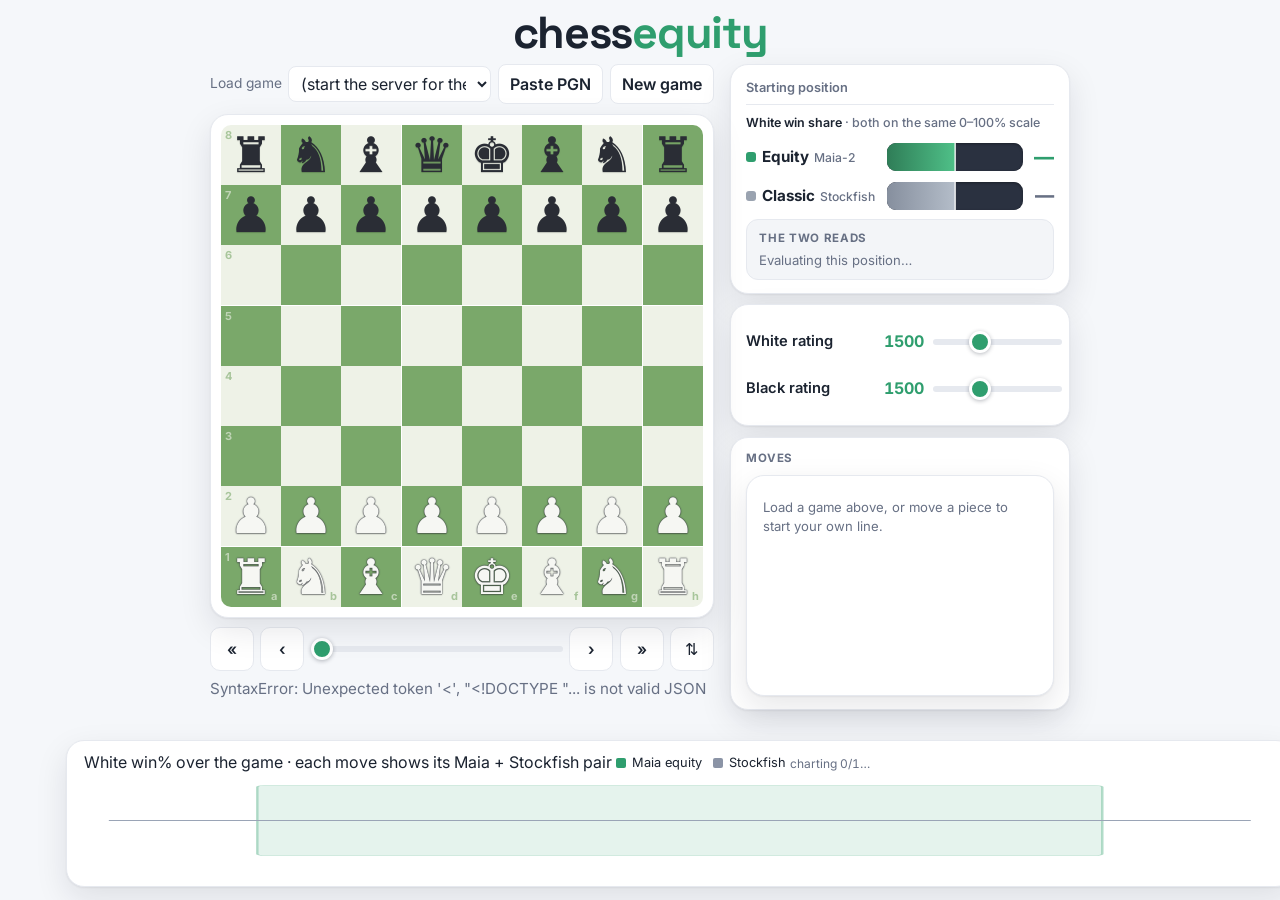
==== commit ae356508: "Web: move-number axis ticks on the equity-vs-cp line graph Add sparse, game-length-scaled move-numbe" ====
--- a/web/index.html
+++ b/web/index.html
@@ -98,6 +98,8 @@
       </figcaption>
       <svg id="chart" class="chart" viewBox="0 0 480 150" preserveAspectRatio="none" role="img"
            aria-label="White win-percent per move: a grouped Maia equity and Stockfish centipawn bar pair for each move"></svg>
+      <!-- move-number scale beneath the chart; populated by renderChart() in live.js -->
+      <div id="chart-ticks" class="chart-ticks" aria-hidden="true"></div>
     </figure>
   </main>
 
--- a/web/style.css
+++ b/web/style.css
@@ -382,5 +382,11 @@
 /* the soft "you are here" box behind the current move's pair */
 .chart-now { fill: rgba(47, 158, 110, .12); stroke: rgba(47, 158, 110, .34); stroke-width: 1; }
 .chart-cursor { stroke: #aab2c0; stroke-width: 1; stroke-dasharray: 2 3; }
+/* sparse move-number scale: faint marks in the SVG + an HTML label row beneath it (labels
+   live in HTML, not SVG <text>, so the chart's non-uniform stretch can't distort them) */
+.chart-tick-mark { stroke: #9aa4b6; stroke-width: 1; vector-effect: non-scaling-stroke; opacity: .55; }
+.chart-ticks { position: relative; width: 100%; height: .85rem; margin-top: 1px; }
+.chart-tick { position: absolute; transform: translateX(-50%); font-size: .66rem; line-height: 1;
+  color: var(--muted); font-variant-numeric: tabular-nums; user-select: none; white-space: nowrap; }
 .bar-eq { fill: var(--accent); }
 .bar-cp { fill: var(--cp); }
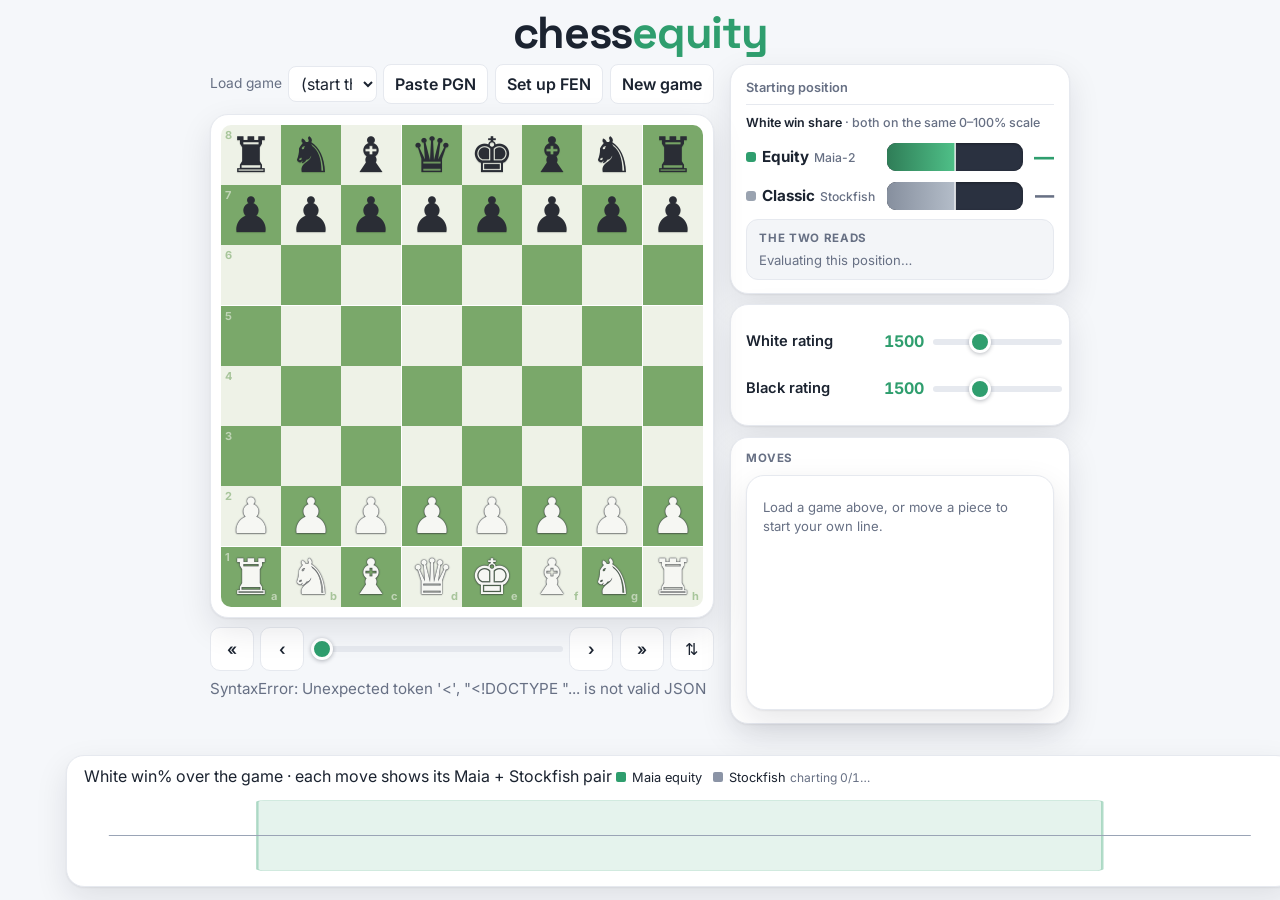
==== commit c7b06e43: "Web: full interactive board — play legal moves from any position The interactive board already suppo" ====
--- a/web/index.html
+++ b/web/index.html
@@ -36,6 +36,7 @@
           <label for="game-select">Load game</label>
           <select id="game-select" aria-label="load a famous game"></select>
           <button id="paste-pgn" type="button">Paste PGN</button>
+          <button id="setup-fen" type="button">Set up FEN</button>
           <button id="new" type="button">New game</button>
         </div>
         <div class="board-frame">
@@ -98,8 +99,6 @@
       </figcaption>
       <svg id="chart" class="chart" viewBox="0 0 480 150" preserveAspectRatio="none" role="img"
            aria-label="White win-percent per move: a grouped Maia equity and Stockfish centipawn bar pair for each move"></svg>
-      <!-- move-number scale beneath the chart; populated by renderChart() in live.js -->
-      <div id="chart-ticks" class="chart-ticks" aria-hidden="true"></div>
     </figure>
   </main>
 
@@ -119,6 +118,23 @@
     </div>
   </div>
 
+  <!-- set-up-position dialog (opened by the "Set up FEN" button) -->
+  <div id="fen-modal" class="modal" hidden>
+    <div class="modal-card" role="dialog" aria-modal="true" aria-labelledby="fen-title">
+      <div class="modal-head" id="fen-title">Set up a position from FEN</div>
+      <p class="modal-sub">Paste a FEN like
+        <code>rnbqkbnr/pppppppp/8/8/8/8/PPPPPPPP/RNBQKBNR w KQkq - 0 1</code>. The board starts
+        from that position and you can play legal moves from there.</p>
+      <textarea id="fen-text" rows="2" spellcheck="false"
+                placeholder="r1bqkbnr/pppp1ppp/2n5/4p3/4P3/5N2/PPPP1PPP/RNBQKB1R w KQkq - 2 3"></textarea>
+      <p id="fen-error" class="pgn-error" hidden></p>
+      <div class="modal-actions">
+        <button id="fen-cancel" type="button">Cancel</button>
+        <button id="fen-load" type="button" class="primary">Set up</button>
+      </div>
+    </div>
+  </div>
+
   <script src="board.js"></script>
   <script src="live.js"></script>
 </body>
--- a/web/style.css
+++ b/web/style.css
@@ -68,12 +68,12 @@
 }
 .game-picker select:hover { border-color: var(--accent); }
 .game-picker label { white-space: nowrap; font-size: .86rem; }
-.game-picker #new, .game-picker #paste-pgn {
+.game-picker #new, .game-picker #paste-pgn, .game-picker #setup-fen {
   white-space: nowrap; font: inherit; font-weight: 600; color: var(--ink);
   background: var(--surface); border: 1px solid var(--line); border-radius: 8px;
   padding: .42rem .7rem; cursor: pointer;
 }
-.game-picker #new:hover, .game-picker #paste-pgn:hover { background: #eef1f5; border-color: var(--accent); }
+.game-picker #new:hover, .game-picker #paste-pgn:hover, .game-picker #setup-fen:hover { background: #eef1f5; border-color: var(--accent); }
 
 /* ---- one-screen layout: board + rail (equal height) fill the viewport; the
    win%-over-time chart is pinned beneath them and always visible (no scroll) ---- */
@@ -342,12 +342,12 @@
 .modal-head { font-weight: 700; font-size: 1.15rem; letter-spacing: -.01em; }
 .modal-sub { margin: .3rem 0 .8rem; color: var(--muted); font-size: .88rem; line-height: 1.45; }
 .modal-sub code { background: var(--accent-soft); color: #1f6b49; padding: .05rem .3rem; border-radius: 4px; font-size: .85em; }
-#pgn-text {
+#pgn-text, #fen-text {
   width: 100%; resize: vertical; font: .9rem/1.5 ui-monospace, SFMono-Regular, Menlo, monospace;
   color: var(--ink); background: var(--bg); border: 1px solid var(--line); border-radius: 10px;
   padding: .7rem .8rem;
 }
-#pgn-text:focus { outline: 2px solid var(--accent); outline-offset: 1px; border-color: var(--accent); }
+#pgn-text:focus, #fen-text:focus { outline: 2px solid var(--accent); outline-offset: 1px; border-color: var(--accent); }
 .pgn-error { margin: .6rem 0 0; color: var(--bad); font-size: .86rem; }
 .modal-actions { display: flex; justify-content: flex-end; gap: .6rem; margin-top: 1rem; }
 .modal-actions button {
@@ -382,11 +382,5 @@
 /* the soft "you are here" box behind the current move's pair */
 .chart-now { fill: rgba(47, 158, 110, .12); stroke: rgba(47, 158, 110, .34); stroke-width: 1; }
 .chart-cursor { stroke: #aab2c0; stroke-width: 1; stroke-dasharray: 2 3; }
-/* sparse move-number scale: faint marks in the SVG + an HTML label row beneath it (labels
-   live in HTML, not SVG <text>, so the chart's non-uniform stretch can't distort them) */
-.chart-tick-mark { stroke: #9aa4b6; stroke-width: 1; vector-effect: non-scaling-stroke; opacity: .55; }
-.chart-ticks { position: relative; width: 100%; height: .85rem; margin-top: 1px; }
-.chart-tick { position: absolute; transform: translateX(-50%); font-size: .66rem; line-height: 1;
-  color: var(--muted); font-variant-numeric: tabular-nums; user-select: none; white-space: nowrap; }
 .bar-eq { fill: var(--accent); }
 .bar-cp { fill: var(--cp); }
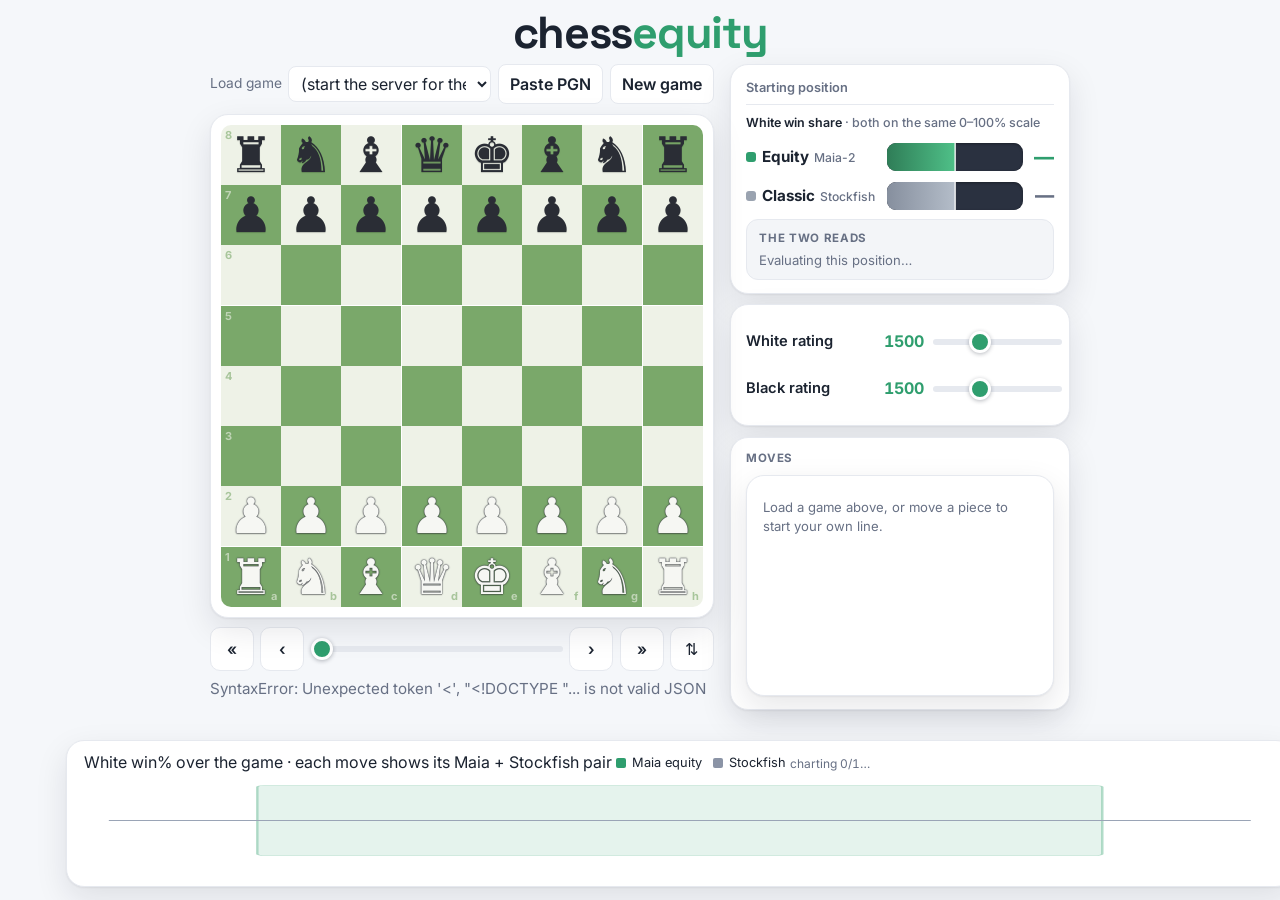
==== commit bd26f4f3: "Merge remote-tracking branch 'origin/staging' into ce0118" ====
--- a/web/index.html
+++ b/web/index.html
@@ -36,7 +36,6 @@
           <label for="game-select">Load game</label>
           <select id="game-select" aria-label="load a famous game"></select>
           <button id="paste-pgn" type="button">Paste PGN</button>
-          <button id="setup-fen" type="button">Set up FEN</button>
           <button id="new" type="button">New game</button>
         </div>
         <div class="board-frame">
@@ -99,6 +98,8 @@
       </figcaption>
       <svg id="chart" class="chart" viewBox="0 0 480 150" preserveAspectRatio="none" role="img"
            aria-label="White win-percent per move: a grouped Maia equity and Stockfish centipawn bar pair for each move"></svg>
+      <!-- move-number scale beneath the chart; populated by renderChart() in live.js -->
+      <div id="chart-ticks" class="chart-ticks" aria-hidden="true"></div>
     </figure>
   </main>
 
@@ -118,23 +119,6 @@
     </div>
   </div>
 
-  <!-- set-up-position dialog (opened by the "Set up FEN" button) -->
-  <div id="fen-modal" class="modal" hidden>
-    <div class="modal-card" role="dialog" aria-modal="true" aria-labelledby="fen-title">
-      <div class="modal-head" id="fen-title">Set up a position from FEN</div>
-      <p class="modal-sub">Paste a FEN like
-        <code>rnbqkbnr/pppppppp/8/8/8/8/PPPPPPPP/RNBQKBNR w KQkq - 0 1</code>. The board starts
-        from that position and you can play legal moves from there.</p>
-      <textarea id="fen-text" rows="2" spellcheck="false"
-                placeholder="r1bqkbnr/pppp1ppp/2n5/4p3/4P3/5N2/PPPP1PPP/RNBQKB1R w KQkq - 2 3"></textarea>
-      <p id="fen-error" class="pgn-error" hidden></p>
-      <div class="modal-actions">
-        <button id="fen-cancel" type="button">Cancel</button>
-        <button id="fen-load" type="button" class="primary">Set up</button>
-      </div>
-    </div>
-  </div>
-
   <script src="board.js"></script>
   <script src="live.js"></script>
 </body>
--- a/web/style.css
+++ b/web/style.css
@@ -68,12 +68,12 @@
 }
 .game-picker select:hover { border-color: var(--accent); }
 .game-picker label { white-space: nowrap; font-size: .86rem; }
-.game-picker #new, .game-picker #paste-pgn, .game-picker #setup-fen {
+.game-picker #new, .game-picker #paste-pgn {
   white-space: nowrap; font: inherit; font-weight: 600; color: var(--ink);
   background: var(--surface); border: 1px solid var(--line); border-radius: 8px;
   padding: .42rem .7rem; cursor: pointer;
 }
-.game-picker #new:hover, .game-picker #paste-pgn:hover, .game-picker #setup-fen:hover { background: #eef1f5; border-color: var(--accent); }
+.game-picker #new:hover, .game-picker #paste-pgn:hover { background: #eef1f5; border-color: var(--accent); }
 
 /* ---- one-screen layout: board + rail (equal height) fill the viewport; the
    win%-over-time chart is pinned beneath them and always visible (no scroll) ---- */
@@ -342,12 +342,12 @@
 .modal-head { font-weight: 700; font-size: 1.15rem; letter-spacing: -.01em; }
 .modal-sub { margin: .3rem 0 .8rem; color: var(--muted); font-size: .88rem; line-height: 1.45; }
 .modal-sub code { background: var(--accent-soft); color: #1f6b49; padding: .05rem .3rem; border-radius: 4px; font-size: .85em; }
-#pgn-text, #fen-text {
+#pgn-text {
   width: 100%; resize: vertical; font: .9rem/1.5 ui-monospace, SFMono-Regular, Menlo, monospace;
   color: var(--ink); background: var(--bg); border: 1px solid var(--line); border-radius: 10px;
   padding: .7rem .8rem;
 }
-#pgn-text:focus, #fen-text:focus { outline: 2px solid var(--accent); outline-offset: 1px; border-color: var(--accent); }
+#pgn-text:focus { outline: 2px solid var(--accent); outline-offset: 1px; border-color: var(--accent); }
 .pgn-error { margin: .6rem 0 0; color: var(--bad); font-size: .86rem; }
 .modal-actions { display: flex; justify-content: flex-end; gap: .6rem; margin-top: 1rem; }
 .modal-actions button {
@@ -382,5 +382,11 @@
 /* the soft "you are here" box behind the current move's pair */
 .chart-now { fill: rgba(47, 158, 110, .12); stroke: rgba(47, 158, 110, .34); stroke-width: 1; }
 .chart-cursor { stroke: #aab2c0; stroke-width: 1; stroke-dasharray: 2 3; }
+/* sparse move-number scale: faint marks in the SVG + an HTML label row beneath it (labels
+   live in HTML, not SVG <text>, so the chart's non-uniform stretch can't distort them) */
+.chart-tick-mark { stroke: #9aa4b6; stroke-width: 1; vector-effect: non-scaling-stroke; opacity: .55; }
+.chart-ticks { position: relative; width: 100%; height: .85rem; margin-top: 1px; }
+.chart-tick { position: absolute; transform: translateX(-50%); font-size: .66rem; line-height: 1;
+  color: var(--muted); font-variant-numeric: tabular-nums; user-select: none; white-space: nowrap; }
 .bar-eq { fill: var(--accent); }
 .bar-cp { fill: var(--cp); }
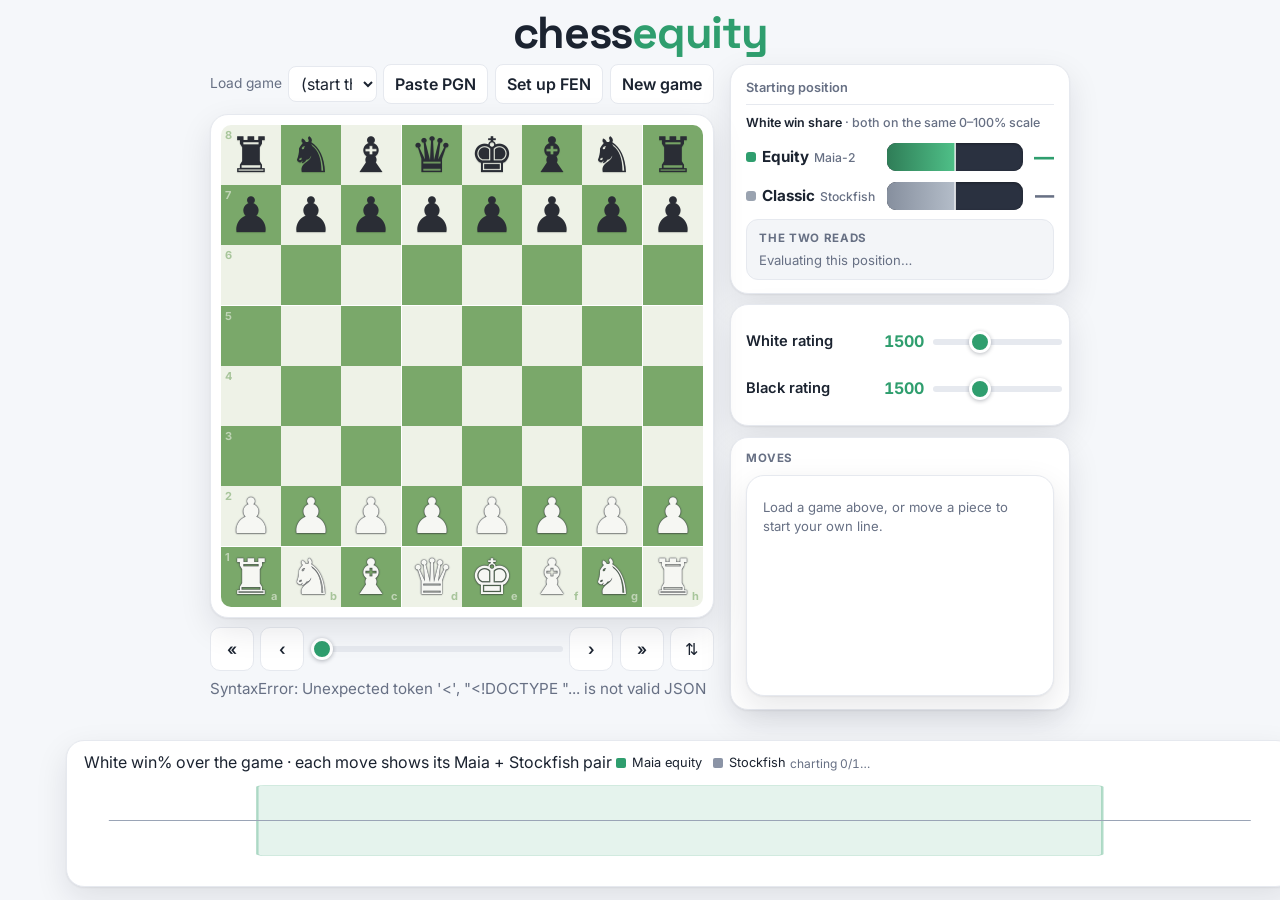
==== commit d7810af4: "Merge remote-tracking branch 'origin/staging' into todo/0085-web-full-interactive-board-play-legal-m" ====
--- a/web/index.html
+++ b/web/index.html
@@ -36,6 +36,7 @@
           <label for="game-select">Load game</label>
           <select id="game-select" aria-label="load a famous game"></select>
           <button id="paste-pgn" type="button">Paste PGN</button>
+          <button id="setup-fen" type="button">Set up FEN</button>
           <button id="new" type="button">New game</button>
         </div>
         <div class="board-frame">
@@ -119,6 +120,23 @@
     </div>
   </div>
 
+  <!-- set-up-position dialog (opened by the "Set up FEN" button) -->
+  <div id="fen-modal" class="modal" hidden>
+    <div class="modal-card" role="dialog" aria-modal="true" aria-labelledby="fen-title">
+      <div class="modal-head" id="fen-title">Set up a position from FEN</div>
+      <p class="modal-sub">Paste a FEN like
+        <code>rnbqkbnr/pppppppp/8/8/8/8/PPPPPPPP/RNBQKBNR w KQkq - 0 1</code>. The board starts
+        from that position and you can play legal moves from there.</p>
+      <textarea id="fen-text" rows="2" spellcheck="false"
+                placeholder="r1bqkbnr/pppp1ppp/2n5/4p3/4P3/5N2/PPPP1PPP/RNBQKB1R w KQkq - 2 3"></textarea>
+      <p id="fen-error" class="pgn-error" hidden></p>
+      <div class="modal-actions">
+        <button id="fen-cancel" type="button">Cancel</button>
+        <button id="fen-load" type="button" class="primary">Set up</button>
+      </div>
+    </div>
+  </div>
+
   <script src="board.js"></script>
   <script src="live.js"></script>
 </body>
--- a/web/style.css
+++ b/web/style.css
@@ -68,12 +68,12 @@
 }
 .game-picker select:hover { border-color: var(--accent); }
 .game-picker label { white-space: nowrap; font-size: .86rem; }
-.game-picker #new, .game-picker #paste-pgn {
+.game-picker #new, .game-picker #paste-pgn, .game-picker #setup-fen {
   white-space: nowrap; font: inherit; font-weight: 600; color: var(--ink);
   background: var(--surface); border: 1px solid var(--line); border-radius: 8px;
   padding: .42rem .7rem; cursor: pointer;
 }
-.game-picker #new:hover, .game-picker #paste-pgn:hover { background: #eef1f5; border-color: var(--accent); }
+.game-picker #new:hover, .game-picker #paste-pgn:hover, .game-picker #setup-fen:hover { background: #eef1f5; border-color: var(--accent); }
 
 /* ---- one-screen layout: board + rail (equal height) fill the viewport; the
    win%-over-time chart is pinned beneath them and always visible (no scroll) ---- */
@@ -342,12 +342,12 @@
 .modal-head { font-weight: 700; font-size: 1.15rem; letter-spacing: -.01em; }
 .modal-sub { margin: .3rem 0 .8rem; color: var(--muted); font-size: .88rem; line-height: 1.45; }
 .modal-sub code { background: var(--accent-soft); color: #1f6b49; padding: .05rem .3rem; border-radius: 4px; font-size: .85em; }
-#pgn-text {
+#pgn-text, #fen-text {
   width: 100%; resize: vertical; font: .9rem/1.5 ui-monospace, SFMono-Regular, Menlo, monospace;
   color: var(--ink); background: var(--bg); border: 1px solid var(--line); border-radius: 10px;
   padding: .7rem .8rem;
 }
-#pgn-text:focus { outline: 2px solid var(--accent); outline-offset: 1px; border-color: var(--accent); }
+#pgn-text:focus, #fen-text:focus { outline: 2px solid var(--accent); outline-offset: 1px; border-color: var(--accent); }
 .pgn-error { margin: .6rem 0 0; color: var(--bad); font-size: .86rem; }
 .modal-actions { display: flex; justify-content: flex-end; gap: .6rem; margin-top: 1rem; }
 .modal-actions button {
